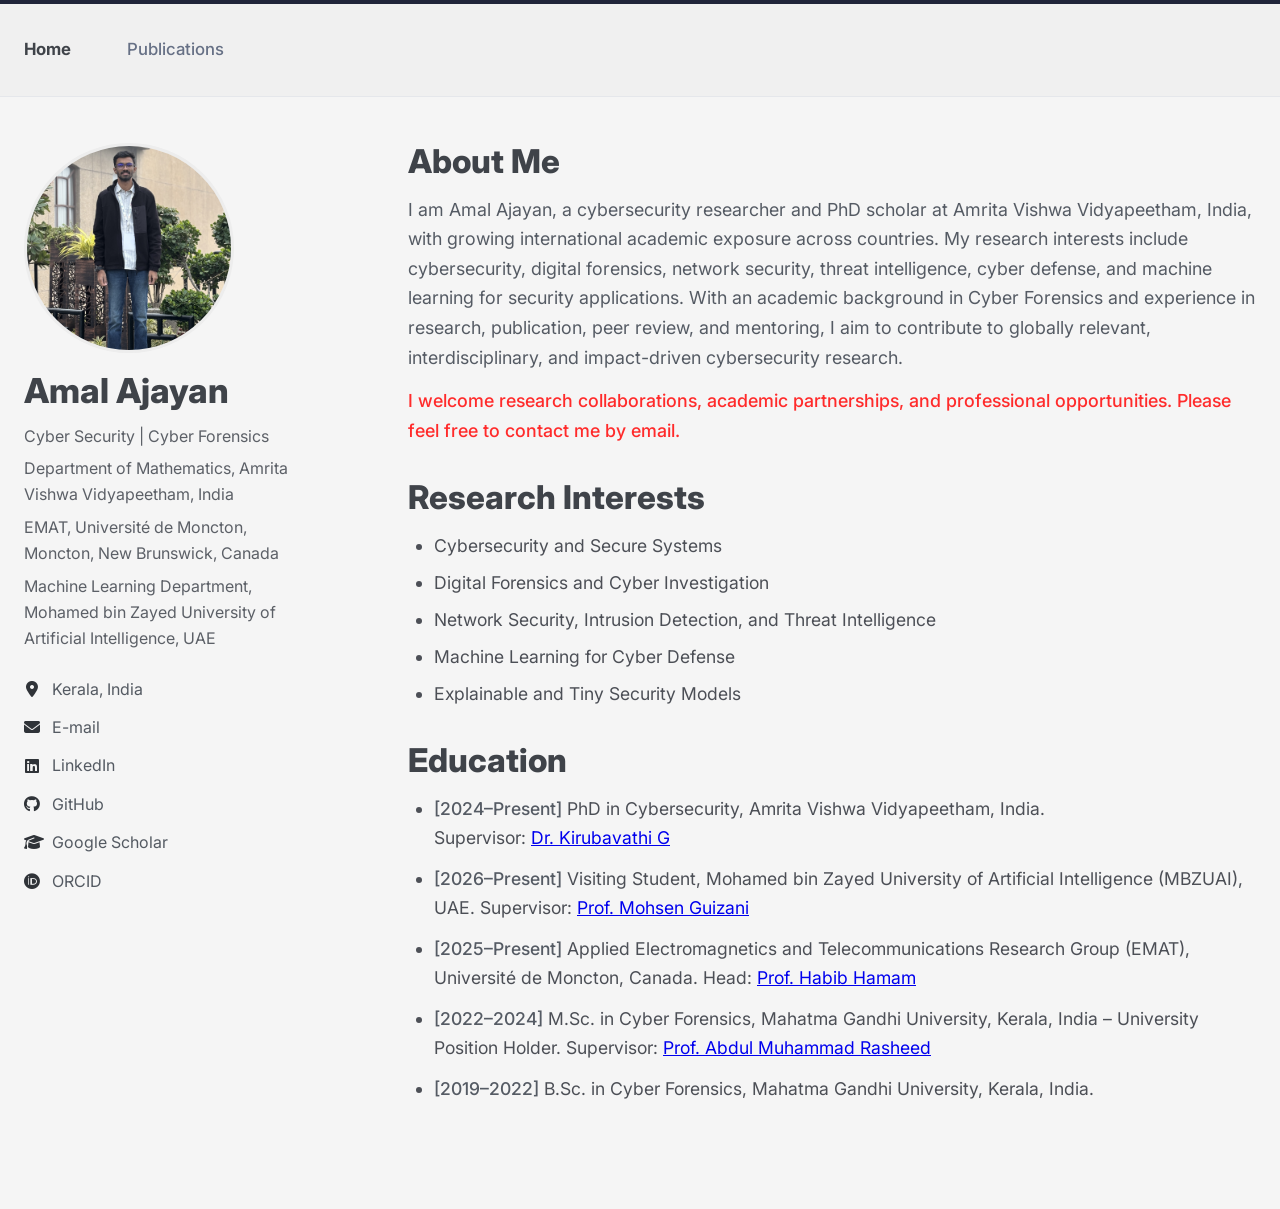
==== docs/index.html @ 4c92d921 "Update index.html" ====
<!DOCTYPE html>
<html lang="en">
<head>
  <meta charset="UTF-8" />
  <meta name="viewport" content="width=device-width, initial-scale=1.0" />
  <title>Amal Ajayan | Portfolio</title>
  <link rel="preconnect" href="https://fonts.googleapis.com">
  <link rel="preconnect" href="https://fonts.gstatic.com" crossorigin>
  <link href="https://fonts.googleapis.com/css2?family=Inter:wght@400;500;600;700;800&display=swap" rel="stylesheet">
  <link rel="stylesheet" href="https://cdnjs.cloudflare.com/ajax/libs/font-awesome/6.5.2/css/all.min.css">
  <link rel="stylesheet" href="style.css" />
</head>
<body>
  <header class="topbar">
    <div class="container nav-wrap">
      <nav class="nav">
        <a class="active" href="index.html">Home</a>
        <a href="pages/publications.html">Publications</a>
        <!-- <a href="pages/tutorials.html">Tutorials</a> -->
      </nav>
    </div>
  </header>

  <main class="container main-grid">
    <aside class="sidebar">
      <div class="profile-image-wrap">
        <img src="images/profile.jpg" alt="Amal Ajayan" class="profile-image">
      </div>

      <h1>Amal Ajayan</h1>
      <p class="role"> Cyber Security | Cyber Forensics</p>
      <p class="dept">Department of Mathematics, Amrita Vishwa Vidyapeetham, India</p>
      <p class="dept">EMAT, Université de Moncton, Moncton, New Brunswick, Canada</p>
      <p class="dept">Machine Learning Department, Mohamed bin Zayed University of Artificial Intelligence, UAE</p>

      <div class="contact-list">
        <a href="#"><i class="fa-solid fa-location-dot"></i><span>Kerala, India</span></a>
        <a href="mailto:amal.ajayan@mbzuai.ac.ae"><i class="fa-solid fa-envelope"></i><span>E-mail</span></a>
        <a href="https://www.linkedin.com/in/amalajayan13" target="_blank" rel="noopener noreferrer"><i class="fa-brands fa-linkedin"></i><span>LinkedIn</span></a>
        <a href="https://github.com/amalajayan13" target="_blank" rel="noopener noreferrer"><i class="fa-brands fa-github"></i><span>GitHub</span></a>
        <a href="https://scholar.google.com/citations?hl=en&user=0WRhr_AAAAAJ&view_op=list_works&sortby=pubdate/" target="_blank" rel="noopener noreferrer"><i class="fa-solid fa-graduation-cap"></i><span>Google Scholar</span></a>
        <a href="https://orcid.org/0009-0008-7809-7996" target="_blank" rel="noopener noreferrer"><i class="fa-brands fa-orcid"></i><span>ORCID</span></a>
        <!-- <a href="cv/Amal_Ajayan_CV.pdf" target="_blank" rel="noopener noreferrer"><i class="fa-solid fa-file-pdf"></i><span>CV</span></a> -->
      </div>
    </aside>

    <section class="content">
      <section class="section-block">
        <h2>About Me</h2>
        <p>
          I am Amal Ajayan, a cybersecurity researcher and PhD scholar at Amrita Vishwa Vidyapeetham, India, 
          with growing international academic exposure across countries. My research interests 
          include cybersecurity, digital forensics, network security, threat intelligence, cyber defense, and machine learning 
          for security applications. With an academic background in Cyber Forensics and experience in research, publication, 
          peer review, and mentoring, I aim to contribute to globally relevant, interdisciplinary, and impact-driven cybersecurity research. 
          
        </p>
        <p>
          
        </p>
        <p class="highlight">
          I welcome research collaborations, academic partnerships, and professional opportunities. 
          Please feel free to contact me by email.
        </p>
      </section>

      <section class="section-block">
        <h2>Research Interests</h2>
        <ul>
          <li>Cybersecurity and Secure Systems</li>
          <li>Digital Forensics and Cyber Investigation</li>
          <li>Network Security, Intrusion Detection, and Threat Intelligence</li>
          <li>Machine Learning for Cyber Defense</li>
          <li>Explainable and Tiny Security Models</li>
        </ul>
      </section>

      <section class="section-block">
        <h2>Education</h2>
        <ul class="news-list">
          <li>
            <span>[2024–Present]</span> PhD in Cybersecurity, Amrita Vishwa Vidyapeetham, India.<br>
            Supervisor: <a href="https://scholar.google.co.in/citations?hl=en&user=UgnHeMEAAAAJ&view_op=list_works&sortby=pubdate" target="_blank" rel="noopener noreferrer">Dr. Kirubavathi G</a>
          </li>

          <li>
            <span>[2026–Present]</span> Visiting Student, Mohamed bin Zayed University of Artificial Intelligence (MBZUAI), UAE.
            Supervisor: <a href="https://scholar.google.co.in/citations?hl=en&user=RigrYkcAAAAJ&view_op=list_works&sortby=pubdate" target="_blank" rel="noopener noreferrer">Prof. Mohsen Guizani</a>
          </li>

          <li>
            <span>[2025–Present]</span> Applied Electromagnetics and Telecommunications Research Group (EMAT), Université de Moncton, Canada.
            Head: <a href="https://scholar.google.com/citations?hl=en&user=y3c3DwUAAAAJ&view_op=list_works&sortby=pubdate" target="_blank" rel="noopener noreferrer">Prof. Habib Hamam</a>
          </li>

          <li>
            <span>[2022–2024]</span> M.Sc. in Cyber Forensics, Mahatma Gandhi University, Kerala, India – University Position Holder.
            Supervisor: <a href="https://scholar.google.com/citations?hl=en&user=nr94x2IAAAAJ&view_op=list_works&sortby=pubdate" target="_blank" rel="noopener noreferrer">Prof. Abdul Muhammad Rasheed</a>
          </li>

          <li>
            <span>[2019–2022]</span> B.Sc. in Cyber Forensics, Mahatma Gandhi University, Kerala, India.
          </li>
        </ul>
      </section>
    </section>
  </main>
</body>
</html>
---- docs/style.css ----
:root {
  --bg: #f5f5f5;
  --surface: #ffffff;
  --text: #4c4f56;
  --heading: #3f4349;
  --muted: #6b7280;
  --border: #e5e7eb;
  --accent: #e11d48;
  --link: #2563eb;
  --shadow: 0 6px 18px rgba(0, 0, 0, 0.06);
}

* {
  box-sizing: border-box;
}

html {
  scroll-behavior: smooth;
}

body {
  margin: 0;
  font-family: "Inter", system-ui, -apple-system, BlinkMacSystemFont, "Segoe UI", sans-serif;
  background: var(--bg);
  color: var(--text);
  line-height: 1.65;
}

img {
  max-width: 100%;
  display: block;
}

.container {
  width: min(1240px, calc(100% - 48px));
  margin: 0 auto;
}

.topbar {
  background: #f0f0f0;
  border-top: 4px solid #20253a;
  border-bottom: 1px solid var(--border);
}

.nav-wrap {
  display: flex;
  align-items: center;
  min-height: 92px;
}

.nav {
  display: flex;
  gap: 56px;
  align-items: center;
}

.nav a {
  text-decoration: none;
  color: #667085;
  font-size: 1.05rem;
  font-weight: 500;
  padding: 8px 0;
}

.nav a.active,
.nav a:hover {
  color: var(--heading);
  font-weight: 700;
}

.main-grid {
  display: grid;
  grid-template-columns: 320px 1fr;
  gap: 64px;
  padding: 46px 0 72px;
}

.sidebar {
  align-self: start;
}

.profile-image-wrap {
  width: 210px;
  height: 210px;
  border-radius: 50%;
  overflow: hidden;
  border: 3px solid #ededed;
  margin-bottom: 18px;
  background: #ddd;
}

.profile-image {
  width: 100%;
  height: 100%;
  object-fit: cover;
}

.sidebar h1 {
  margin: 0 0 12px;
  font-size: 2.15rem;
  line-height: 1.15;
  color: var(--heading);
  font-weight: 800;
}

.role,
.dept {
  margin: 0;
  font-size: 1rem;
  color: #5c6067;
}

.dept {
  margin-top: 6px;
  max-width: 280px;
}

.contact-list {
  margin-top: 24px;
  display: flex;
  flex-direction: column;
  gap: 12px;
}

.contact-list a {
  display: flex;
  align-items: center;
  gap: 12px;
  text-decoration: none;
  color: #545a62;
  font-size: 1rem;
}

.contact-list a:hover {
  color: var(--link);
}

.contact-list i {
  width: 16px;
  text-align: center;
  color: #2f3338;
}

.content {
  min-width: 0;
}

.section-block {
  margin-bottom: 34px;
}

.section-block h2 {
  margin: 0 0 14px;
  font-size: 2.05rem;
  line-height: 1.15;
  color: var(--heading);
  font-weight: 800;
}

.section-block p {
  margin: 0 0 14px;
  font-size: 1.12rem;
  color: #555b64;
  max-width: 980px;
}

.highlight {
  color: #ff2b2b !important;
  font-weight: 500;
}

.section-block ul {
  margin: 8px 0 0 26px;
  padding: 0;
}

.section-block li {
  margin-bottom: 8px;
  font-size: 1.1rem;
}

.news-list li {
  margin-bottom: 12px;
}

.news-list span {
  color: #555b64;
  font-weight: 500;
}

@media (max-width: 900px) {
  .main-grid {
    grid-template-columns: 1fr;
    gap: 32px;
  }

  .sidebar {
    display: flex;
    flex-direction: column;
    align-items: flex-start;
  }

  .profile-image-wrap {
    width: 180px;
    height: 180px;
  }
}

@media (max-width: 600px) {
  .container {
    width: min(100% - 28px, 1240px);
  }

  .nav {
    gap: 24px;
    flex-wrap: wrap;
  }

  .nav-wrap {
    min-height: 74px;
    padding: 12px 0;
  }

  .sidebar h1 {
    font-size: 1.8rem;
  }

  .section-block h2 {
    font-size: 1.75rem;
  }

  .section-block p,
  .section-block li,
  .contact-list a {
    font-size: 1rem;
     text-align: justify;
  }
  /* #about p {
  text-align: justify;
} */
.publication-list {
  padding-left: 22px;
}

.publication-list li {
  margin-bottom: 18px;
  line-height: 1.8;
  text-align: justify;
}

.publication-list strong {
  font-weight: 700;
}

}
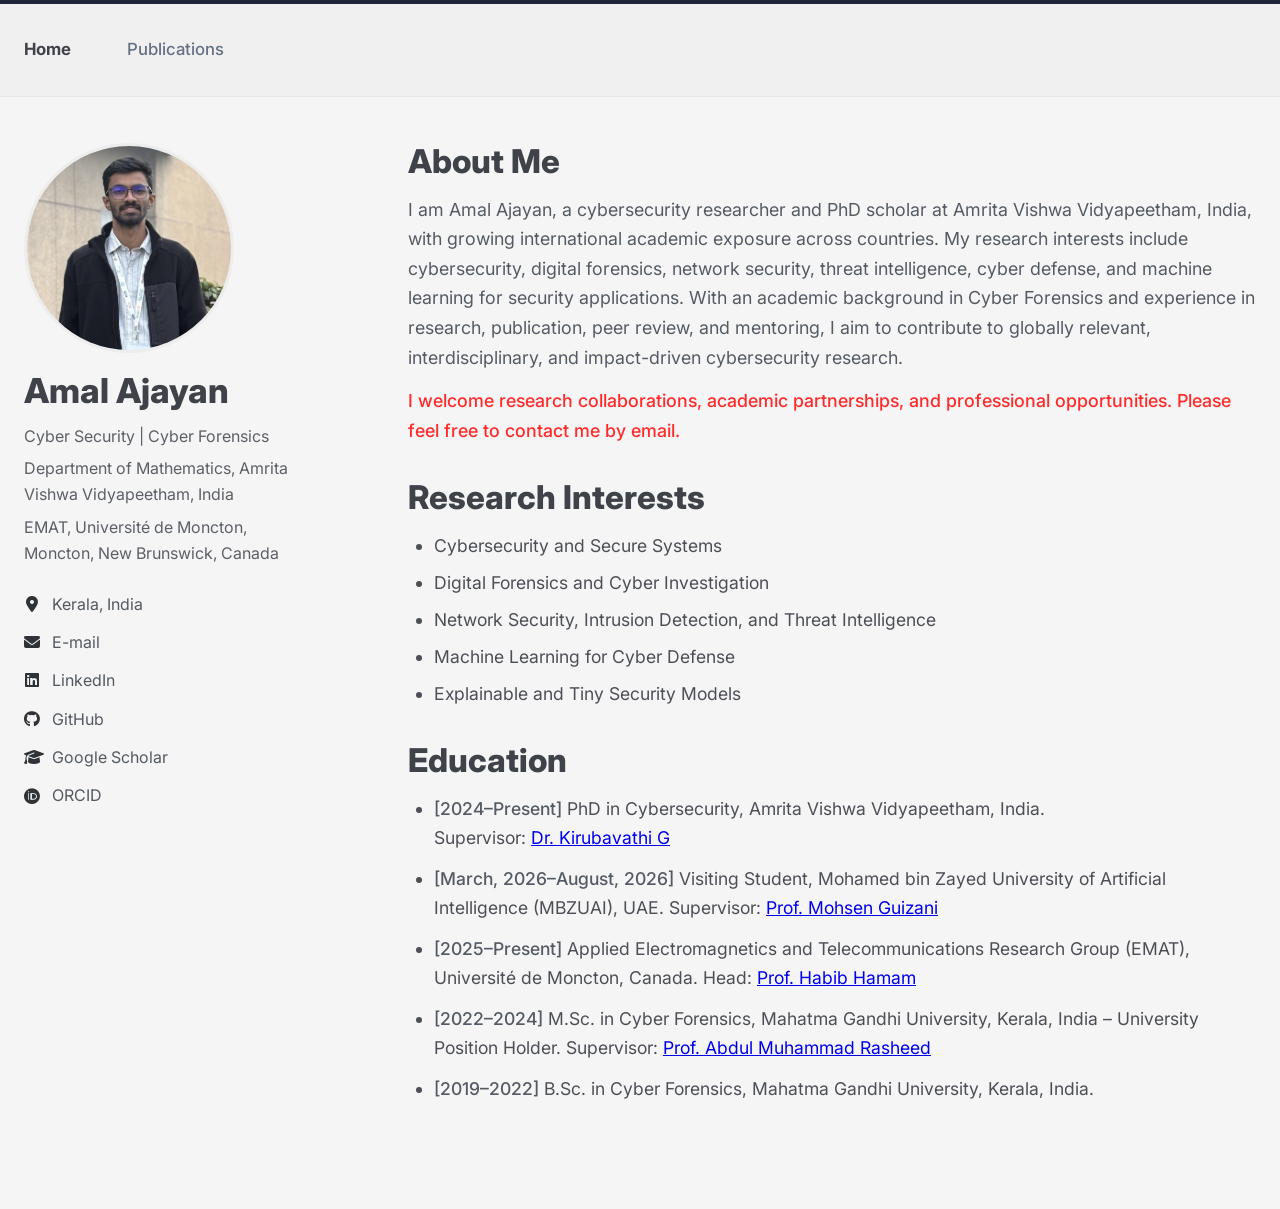
==== commit a922cb19: "Update index.html" ====
--- a/docs/index.html
+++ b/docs/index.html
@@ -31,11 +31,11 @@
       <p class="role"> Cyber Security | Cyber Forensics</p>
       <p class="dept">Department of Mathematics, Amrita Vishwa Vidyapeetham, India</p>
       <p class="dept">EMAT, Université de Moncton, Moncton, New Brunswick, Canada</p>
-      <p class="dept">Machine Learning Department, Mohamed bin Zayed University of Artificial Intelligence, UAE</p>
+      <!-- <p class="dept">Machine Learning Department, Mohamed bin Zayed University of Artificial Intelligence, UAE</p> -->
 
       <div class="contact-list">
         <a href="#"><i class="fa-solid fa-location-dot"></i><span>Kerala, India</span></a>
-        <a href="mailto:amal.ajayan@mbzuai.ac.ae"><i class="fa-solid fa-envelope"></i><span>E-mail</span></a>
+        <a href="mailto:amalajayan100@gmail.com"><i class="fa-solid fa-envelope"></i><span>E-mail</span></a>
         <a href="https://www.linkedin.com/in/amalajayan13" target="_blank" rel="noopener noreferrer"><i class="fa-brands fa-linkedin"></i><span>LinkedIn</span></a>
         <a href="https://github.com/amalajayan13" target="_blank" rel="noopener noreferrer"><i class="fa-brands fa-github"></i><span>GitHub</span></a>
         <a href="https://scholar.google.com/citations?hl=en&user=0WRhr_AAAAAJ&view_op=list_works&sortby=pubdate/" target="_blank" rel="noopener noreferrer"><i class="fa-solid fa-graduation-cap"></i><span>Google Scholar</span></a>
@@ -84,7 +84,7 @@
           </li>
 
           <li>
-            <span>[2026–Present]</span> Visiting Student, Mohamed bin Zayed University of Artificial Intelligence (MBZUAI), UAE.
+            <span>[March, 2026–August, 2026]</span> Visiting Student, Mohamed bin Zayed University of Artificial Intelligence (MBZUAI), UAE.
             Supervisor: <a href="https://scholar.google.co.in/citations?hl=en&user=RigrYkcAAAAJ&view_op=list_works&sortby=pubdate" target="_blank" rel="noopener noreferrer">Prof. Mohsen Guizani</a>
           </li>
 
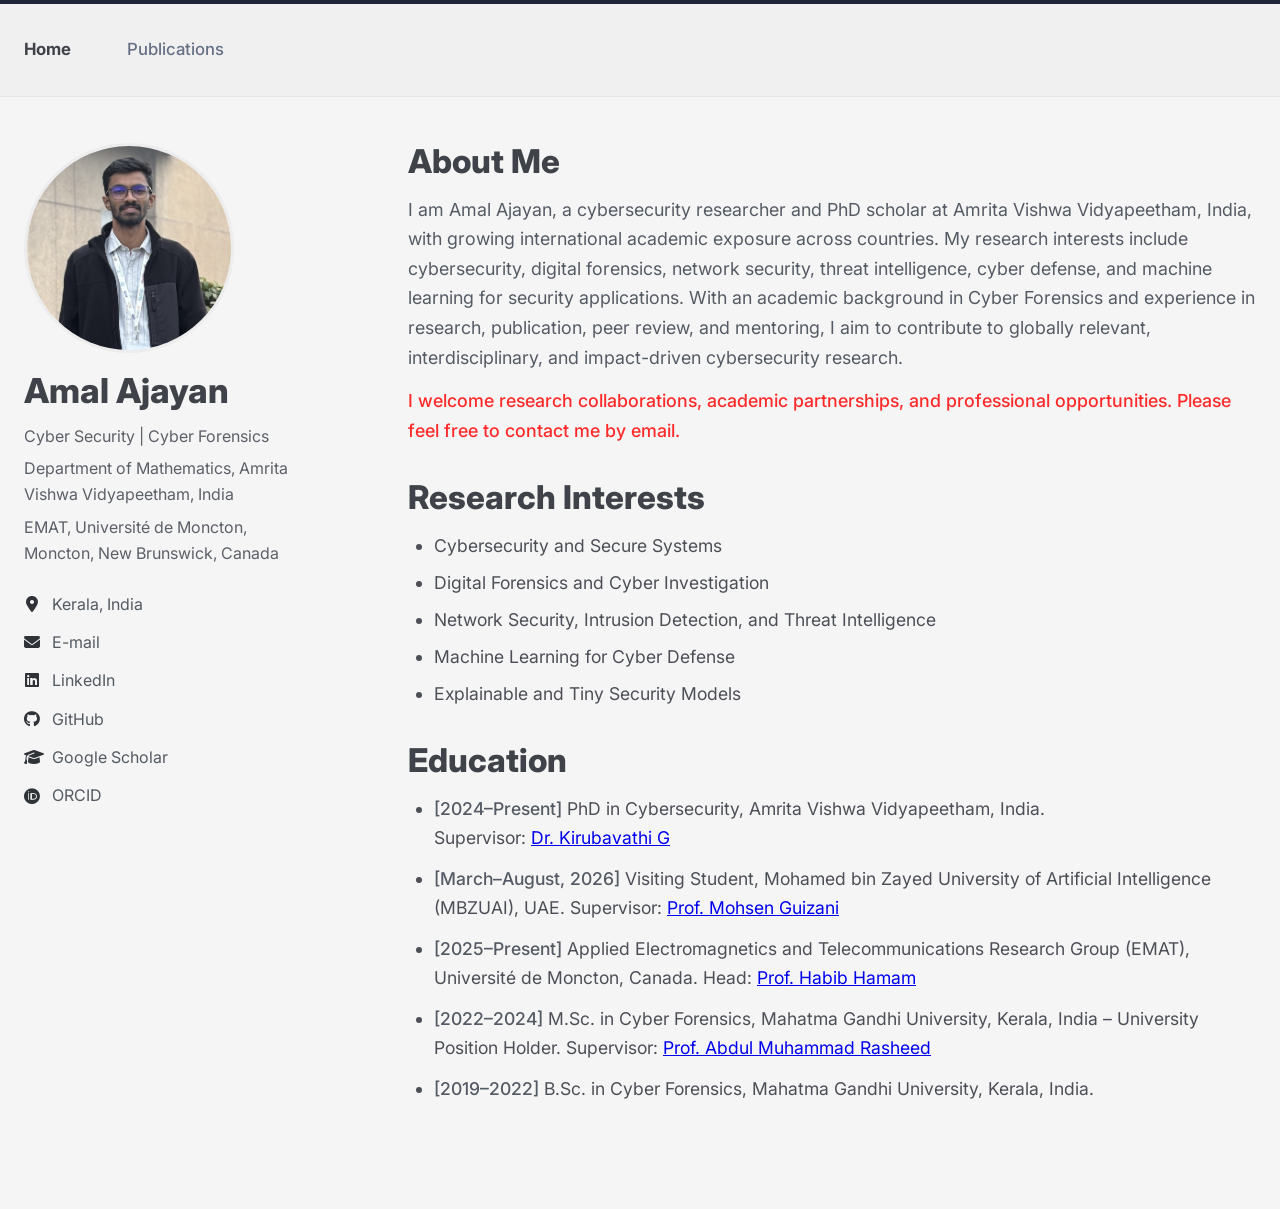
==== commit 286b4fc7: "Update index.html" ====
--- a/docs/index.html
+++ b/docs/index.html
@@ -84,7 +84,7 @@
           </li>
 
           <li>
-            <span>[March, 2026–August, 2026]</span> Visiting Student, Mohamed bin Zayed University of Artificial Intelligence (MBZUAI), UAE.
+            <span>[March–August, 2026]</span> Visiting Student, Mohamed bin Zayed University of Artificial Intelligence (MBZUAI), UAE.
             Supervisor: <a href="https://scholar.google.co.in/citations?hl=en&user=RigrYkcAAAAJ&view_op=list_works&sortby=pubdate" target="_blank" rel="noopener noreferrer">Prof. Mohsen Guizani</a>
           </li>
 
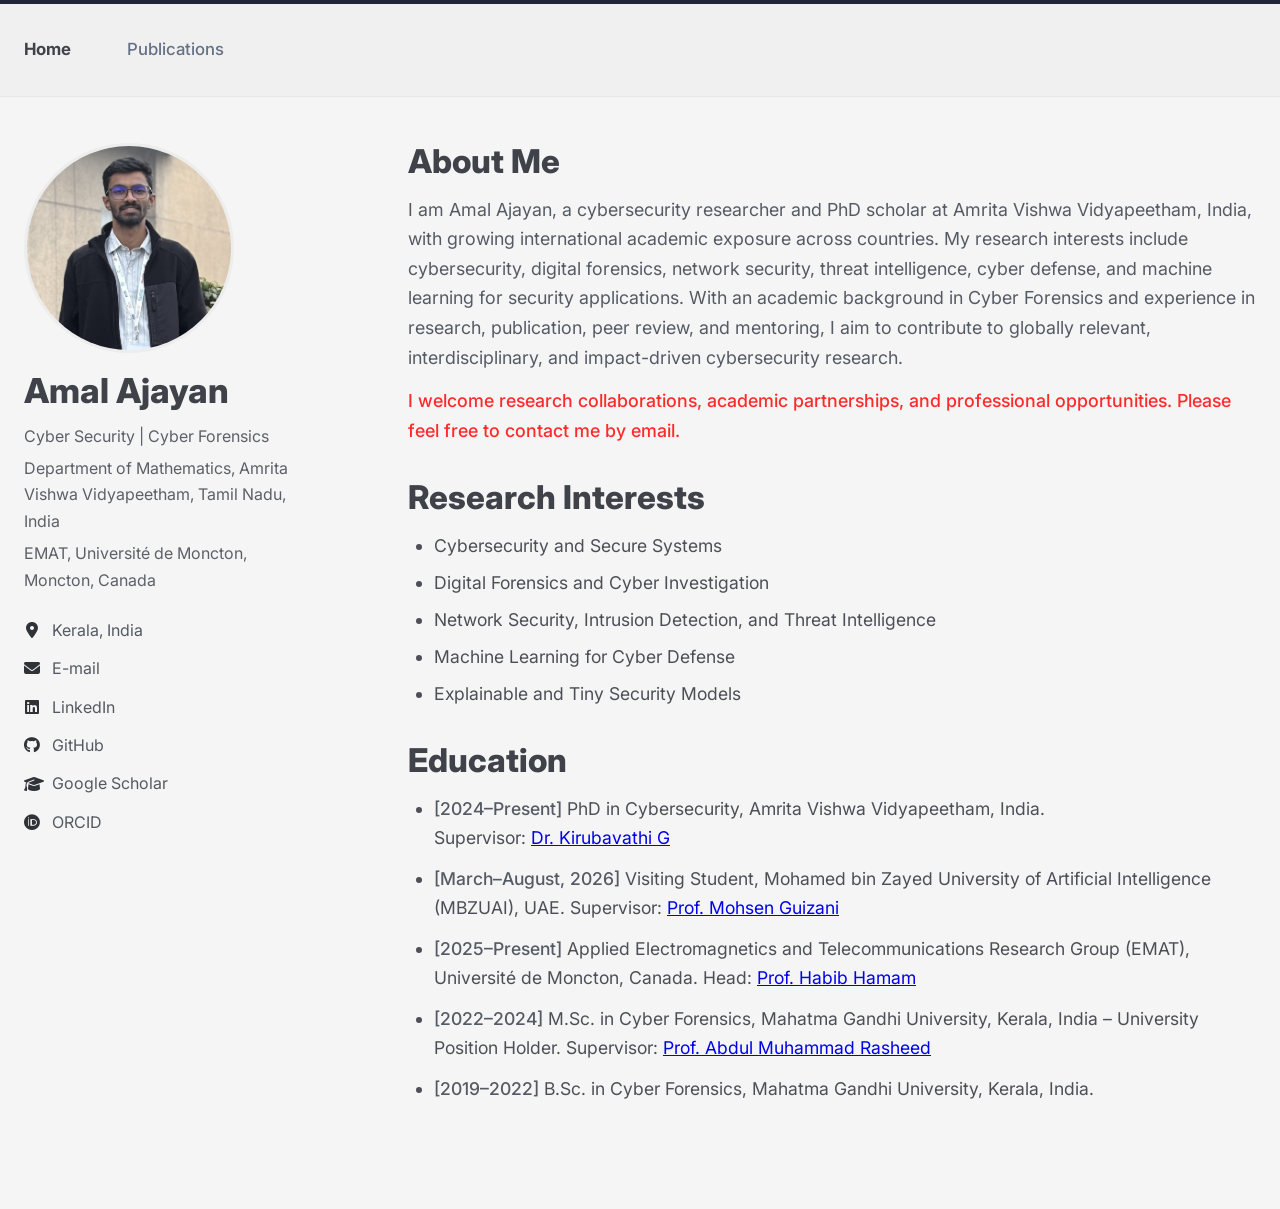
==== commit b13dfbbf: "Update index.html" ====
--- a/docs/index.html
+++ b/docs/index.html
@@ -29,8 +29,8 @@
 
       <h1>Amal Ajayan</h1>
       <p class="role"> Cyber Security | Cyber Forensics</p>
-      <p class="dept">Department of Mathematics, Amrita Vishwa Vidyapeetham, India</p>
-      <p class="dept">EMAT, Université de Moncton, Moncton, New Brunswick, Canada</p>
+      <p class="dept">Department of Mathematics, Amrita Vishwa Vidyapeetham, Tamil Nadu, India</p>
+      <p class="dept">EMAT, Université de Moncton, Moncton, Canada</p>
       <!-- <p class="dept">Machine Learning Department, Mohamed bin Zayed University of Artificial Intelligence, UAE</p> -->
 
       <div class="contact-list">
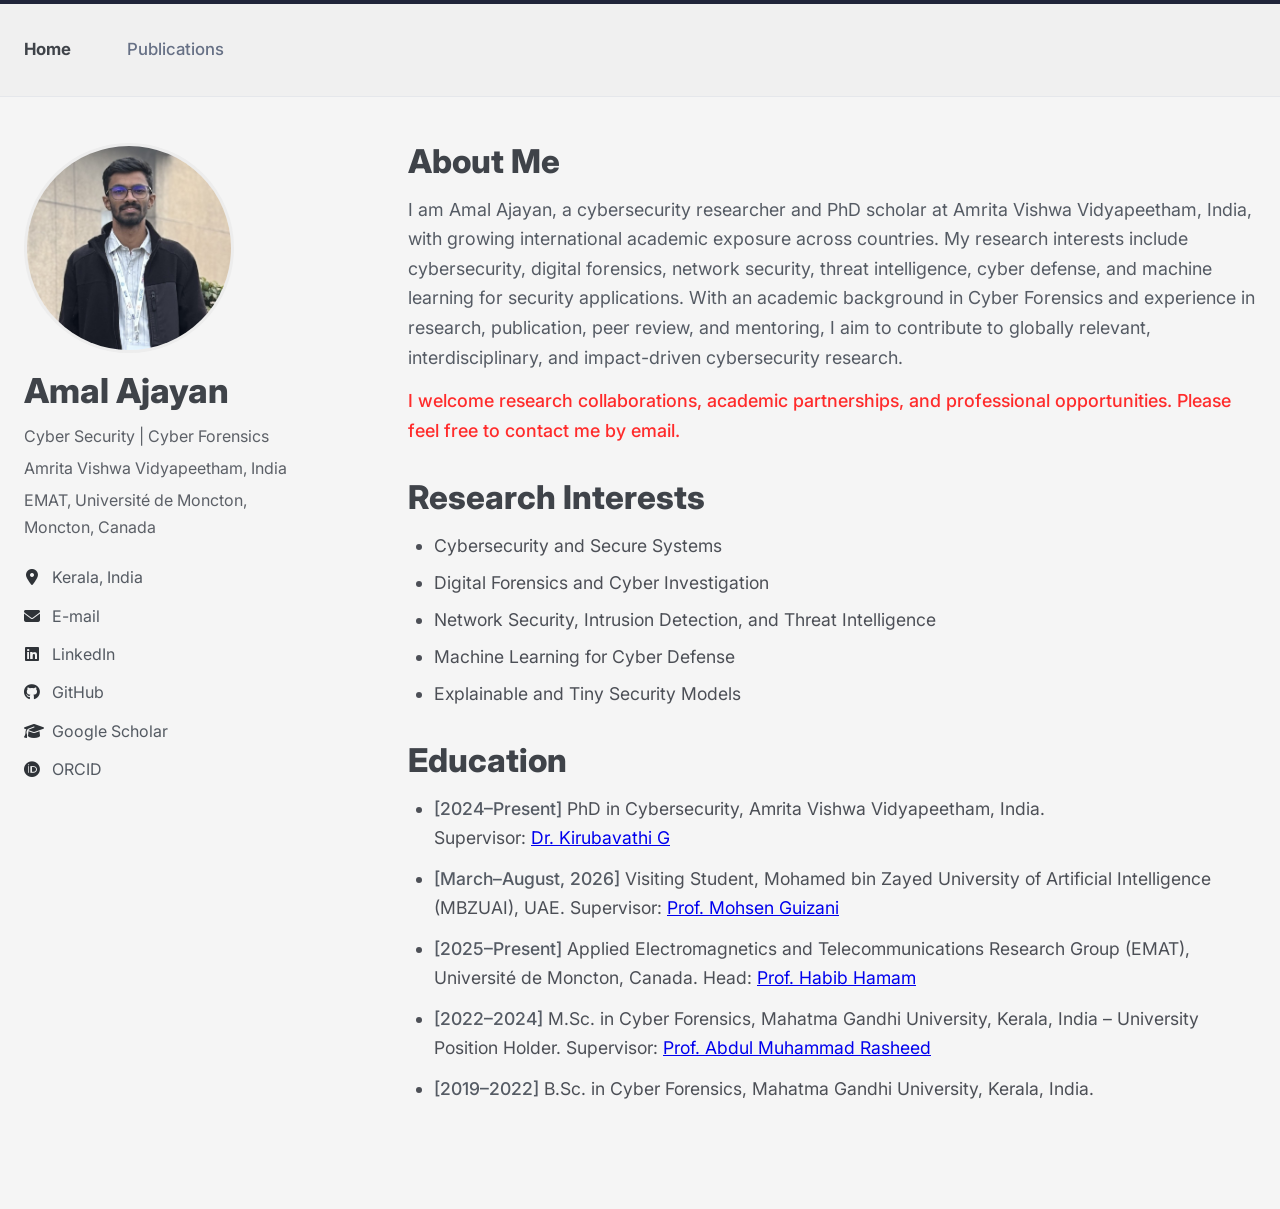
==== commit 2a365cf7: "Update index.html" ====
--- a/docs/index.html
+++ b/docs/index.html
@@ -29,7 +29,7 @@
 
       <h1>Amal Ajayan</h1>
       <p class="role"> Cyber Security | Cyber Forensics</p>
-      <p class="dept">Department of Mathematics, Amrita Vishwa Vidyapeetham, Tamil Nadu, India</p>
+      <p class="dept">Amrita Vishwa Vidyapeetham, India</p>
       <p class="dept">EMAT, Université de Moncton, Moncton, Canada</p>
       <!-- <p class="dept">Machine Learning Department, Mohamed bin Zayed University of Artificial Intelligence, UAE</p> -->
 
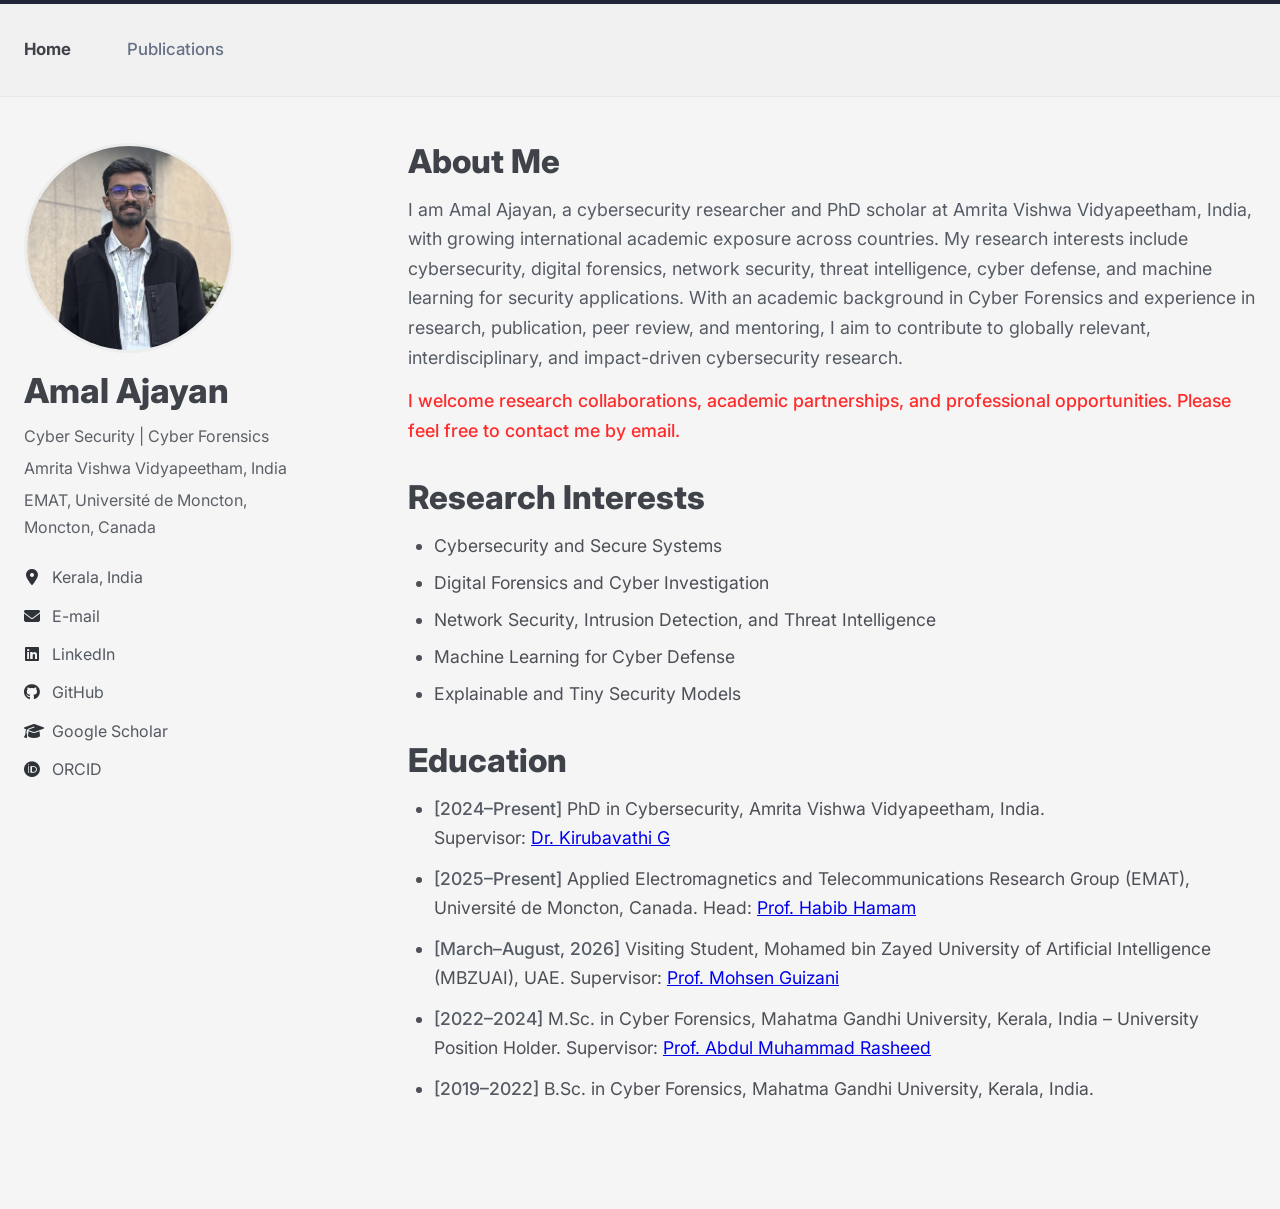
==== commit 5f56827d: "Update index.html" ====
--- a/docs/index.html
+++ b/docs/index.html
@@ -84,15 +84,15 @@
           </li>
 
           <li>
-            <span>[March–August, 2026]</span> Visiting Student, Mohamed bin Zayed University of Artificial Intelligence (MBZUAI), UAE.
-            Supervisor: <a href="https://scholar.google.co.in/citations?hl=en&user=RigrYkcAAAAJ&view_op=list_works&sortby=pubdate" target="_blank" rel="noopener noreferrer">Prof. Mohsen Guizani</a>
-          </li>
-
-          <li>
             <span>[2025–Present]</span> Applied Electromagnetics and Telecommunications Research Group (EMAT), Université de Moncton, Canada.
             Head: <a href="https://scholar.google.com/citations?hl=en&user=y3c3DwUAAAAJ&view_op=list_works&sortby=pubdate" target="_blank" rel="noopener noreferrer">Prof. Habib Hamam</a>
           </li>
 
+          <li>
+            <span>[March–August, 2026]</span> Visiting Student, Mohamed bin Zayed University of Artificial Intelligence (MBZUAI), UAE.
+            Supervisor: <a href="https://scholar.google.co.in/citations?hl=en&user=RigrYkcAAAAJ&view_op=list_works&sortby=pubdate" target="_blank" rel="noopener noreferrer">Prof. Mohsen Guizani</a>
+          </li>
+          
           <li>
             <span>[2022–2024]</span> M.Sc. in Cyber Forensics, Mahatma Gandhi University, Kerala, India – University Position Holder.
             Supervisor: <a href="https://scholar.google.com/citations?hl=en&user=nr94x2IAAAAJ&view_op=list_works&sortby=pubdate" target="_blank" rel="noopener noreferrer">Prof. Abdul Muhammad Rasheed</a>
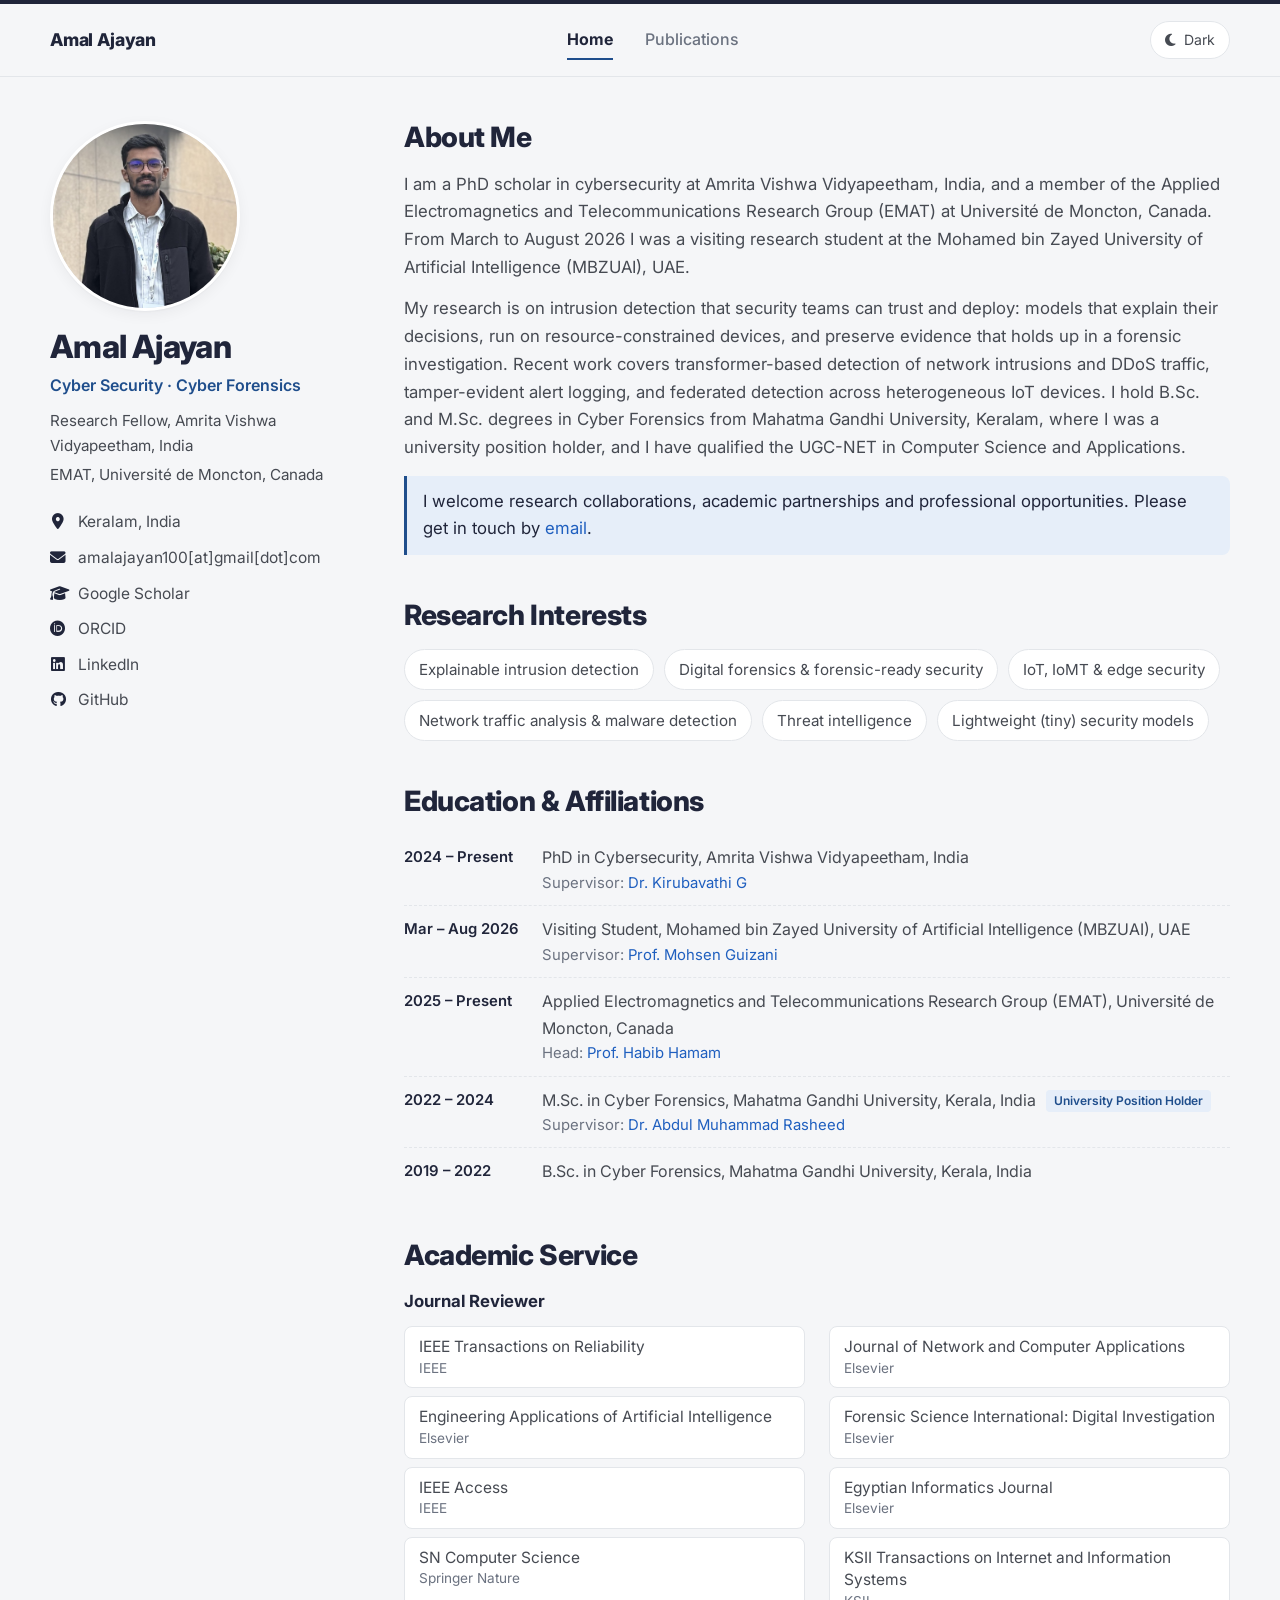
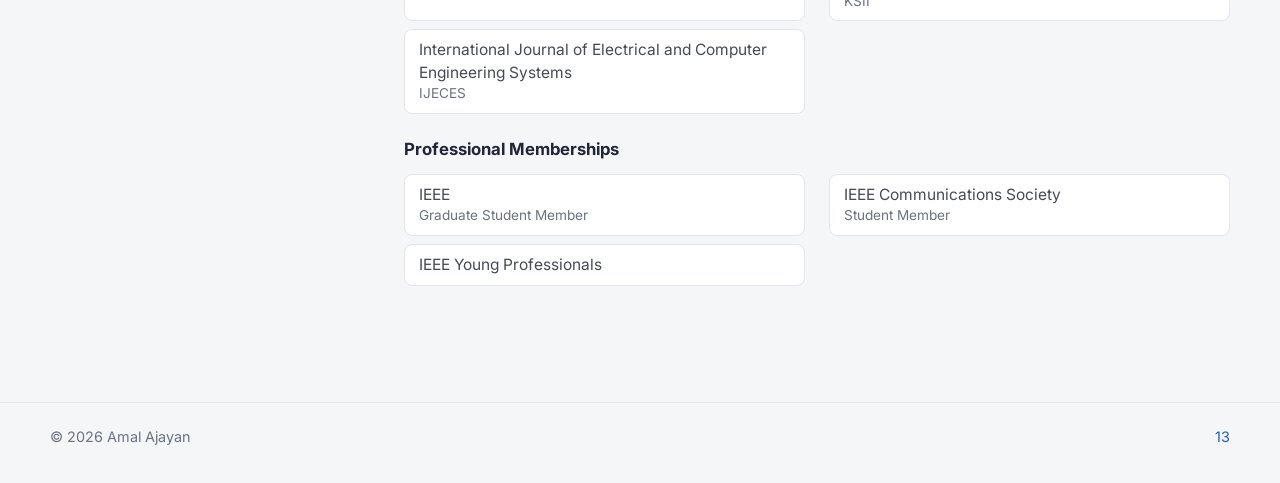
==== commit 3aabab3e: "v2" ====
--- a/docs/index.html
+++ b/docs/index.html
@@ -3,7 +3,18 @@
 <head>
   <meta charset="UTF-8" />
   <meta name="viewport" content="width=device-width, initial-scale=1.0" />
-  <title>Amal Ajayan | Portfolio</title>
+  <title>Amal Ajayan | Cybersecurity Researcher</title>
+  <meta name="description" content="Amal Ajayan, PhD scholar in cybersecurity at Amrita Vishwa Vidyapeetham. Research on explainable and lightweight intrusion detection, forensic-ready security and IoT security." />
+  <meta name="author" content="Amal Ajayan" />
+  <meta name="keywords" content="Amal Ajayan, cybersecurity, intrusion detection, explainable AI, digital forensics, IoT security, Amrita Vishwa Vidyapeetham" />
+  <meta property="og:title" content="Amal Ajayan | Cybersecurity Researcher" />
+  <meta property="og:description" content="Amal Ajayan, PhD scholar in cybersecurity at Amrita Vishwa Vidyapeetham. Research on explainable and lightweight intrusion detection, forensic-ready security and IoT security." />
+  <meta property="og:type" content="website" />
+  <script>
+    // Apply the saved theme before the page paints, so it doesn't flash.
+    try { var t = localStorage.getItem('theme');
+      if (t === 'dark' || (!t && window.matchMedia('(prefers-color-scheme: dark)').matches)) document.documentElement.classList.add('dark'); } catch (e) {}
+  </script>
   <link rel="preconnect" href="https://fonts.googleapis.com">
   <link rel="preconnect" href="https://fonts.gstatic.com" crossorigin>
   <link href="https://fonts.googleapis.com/css2?family=Inter:wght@400;500;600;700;800&display=swap" rel="stylesheet">
@@ -13,14 +24,17 @@
 <body>
   <header class="topbar">
     <div class="container nav-wrap">
-      <nav class="nav">
+      <a class="brand" href="index.html">Amal Ajayan</a>
+      <nav class="nav" aria-label="Main">
         <a class="active" href="index.html">Home</a>
         <a href="pages/publications.html">Publications</a>
-        <!-- <a href="pages/tutorials.html">Tutorials</a> -->
       </nav>
+      <div class="nav-actions">
+        <button class="icon-btn" id="themeToggle" type="button" aria-label="Toggle dark mode"><i class="fa-solid fa-moon"></i><span class="theme-label">Dark</span></button>
+        <button class="icon-btn menu-toggle" id="menuToggle" type="button" aria-label="Open menu" aria-expanded="false"><i class="fa-solid fa-bars"></i></button>
+      </div>
     </div>
   </header>
-
   <main class="container main-grid">
     <aside class="sidebar">
       <div class="profile-image-wrap">
@@ -28,82 +42,130 @@
       </div>
 
       <h1>Amal Ajayan</h1>
-      <p class="role"> Cyber Security | Cyber Forensics</p>
-      <p class="dept">Amrita Vishwa Vidyapeetham, India</p>
-      <p class="dept">EMAT, Université de Moncton, Moncton, Canada</p>
-      <!-- <p class="dept">Machine Learning Department, Mohamed bin Zayed University of Artificial Intelligence, UAE</p> -->
+      <p class="role">Cyber Security &middot; Cyber Forensics</p>
+      <p class="dept">Research Fellow, Amrita Vishwa Vidyapeetham, India</p>
+      <p class="dept">EMAT, Université de Moncton, Canada</p>
 
       <div class="contact-list">
-        <a href="#"><i class="fa-solid fa-location-dot"></i><span>Kerala, India</span></a>
-        <a href="mailto:amalajayan100@gmail.com"><i class="fa-solid fa-envelope"></i><span>E-mail</span></a>
+        <a href="#" aria-disabled="true"><i class="fa-solid fa-location-dot"></i><span>Keralam, India</span></a>
+        <a href="mailto:amalajayan100@gmail.com"><i class="fa-solid fa-envelope"></i><span>amalajayan100[at]gmail[dot]com</span></a>
+        <a href="https://scholar.google.com/citations?hl=en&user=0WRhr_AAAAAJ&view_op=list_works&sortby=pubdate" target="_blank" rel="noopener noreferrer"><i class="fa-solid fa-graduation-cap"></i><span>Google Scholar</span></a>
+        <a href="https://orcid.org/0009-0008-7809-7996" target="_blank" rel="noopener noreferrer"><i class="fa-brands fa-orcid"></i><span>ORCID</span></a>
         <a href="https://www.linkedin.com/in/amalajayan13" target="_blank" rel="noopener noreferrer"><i class="fa-brands fa-linkedin"></i><span>LinkedIn</span></a>
         <a href="https://github.com/amalajayan13" target="_blank" rel="noopener noreferrer"><i class="fa-brands fa-github"></i><span>GitHub</span></a>
-        <a href="https://scholar.google.com/citations?hl=en&user=0WRhr_AAAAAJ&view_op=list_works&sortby=pubdate/" target="_blank" rel="noopener noreferrer"><i class="fa-solid fa-graduation-cap"></i><span>Google Scholar</span></a>
-        <a href="https://orcid.org/0009-0008-7809-7996" target="_blank" rel="noopener noreferrer"><i class="fa-brands fa-orcid"></i><span>ORCID</span></a>
-        <!-- <a href="cv/Amal_Ajayan_CV.pdf" target="_blank" rel="noopener noreferrer"><i class="fa-solid fa-file-pdf"></i><span>CV</span></a> -->
       </div>
+
+      <!-- To show a CV button: put your PDF at docs/cv/Amal_Ajayan_CV.pdf and remove the comment marks below. -->
+      <!-- <a class="cv-btn" href="cv/Amal_Ajayan_CV.pdf" target="_blank" rel="noopener noreferrer"><i class="fa-solid fa-file-arrow-down"></i>Download CV</a> -->
     </aside>
 
-    <section class="content">
-      <section class="section-block">
+    <div class="content">
+      <section class="section-block" id="about">
         <h2>About Me</h2>
         <p>
-          I am Amal Ajayan, a cybersecurity researcher and PhD scholar at Amrita Vishwa Vidyapeetham, India, 
-          with growing international academic exposure across countries. My research interests 
-          include cybersecurity, digital forensics, network security, threat intelligence, cyber defense, and machine learning 
-          for security applications. With an academic background in Cyber Forensics and experience in research, publication, 
-          peer review, and mentoring, I aim to contribute to globally relevant, interdisciplinary, and impact-driven cybersecurity research. 
-          
+          I am a PhD scholar in cybersecurity at Amrita Vishwa Vidyapeetham, India, and a member of the
+          Applied Electromagnetics and Telecommunications Research Group (EMAT) at Université de Moncton, Canada.
+          From March to August 2026 I was a visiting research student at the Mohamed bin Zayed University of Artificial
+          Intelligence (MBZUAI), UAE.
         </p>
         <p>
-          
+          My research is on intrusion detection that security teams can trust and deploy: models that explain
+          their decisions, run on resource-constrained devices, and preserve evidence that holds up in a forensic
+          investigation. Recent work covers transformer-based detection of network intrusions and DDoS traffic,
+          tamper-evident alert logging, and federated detection across heterogeneous IoT devices. I hold B.Sc. and
+          M.Sc. degrees in Cyber Forensics from Mahatma Gandhi University, Keralam, where I was a university position holder,
+          and I have qualified the UGC-NET in Computer Science and Applications.
         </p>
-        <p class="highlight">
-          I welcome research collaborations, academic partnerships, and professional opportunities. 
-          Please feel free to contact me by email.
+        <p class="callout">
+          I welcome research collaborations, academic partnerships and professional opportunities.
+          Please get in touch by <a href="mailto:amalajayan100@gmail.com">email</a>.
         </p>
       </section>
 
-      <section class="section-block">
+      <section class="section-block" id="interests">
         <h2>Research Interests</h2>
-        <ul>
-          <li>Cybersecurity and Secure Systems</li>
-          <li>Digital Forensics and Cyber Investigation</li>
-          <li>Network Security, Intrusion Detection, and Threat Intelligence</li>
-          <li>Machine Learning for Cyber Defense</li>
-          <li>Explainable and Tiny Security Models</li>
+        <div class="chip-row">
+          <span class="interest">Explainable intrusion detection</span>
+          <span class="interest">Digital forensics &amp; forensic-ready security</span>
+          <span class="interest">IoT, IoMT &amp; edge security</span>
+          <span class="interest">Network traffic analysis &amp; malware detection</span>
+          <span class="interest">Threat intelligence</span>
+          <span class="interest">Lightweight (tiny) security models</span>
+        </div>
+      </section>
+
+      <section class="section-block" id="education">
+        <h2>Education &amp; Affiliations</h2>
+        <ul class="timeline">
+          <li><span class="date">2024 – Present</span>
+            <span>PhD in Cybersecurity, Amrita Vishwa Vidyapeetham, India
+              <span class="sub">Supervisor: <a href="https://scholar.google.co.in/citations?hl=en&user=UgnHeMEAAAAJ&view_op=list_works&sortby=pubdate" target="_blank" rel="noopener noreferrer">Dr. Kirubavathi G</a></span></span></li>
+          <li><span class="date">Mar – Aug 2026</span>
+            <span>Visiting Student, Mohamed bin Zayed University of Artificial Intelligence (MBZUAI), UAE
+              <span class="sub">Supervisor: <a href="https://scholar.google.co.in/citations?hl=en&user=RigrYkcAAAAJ&view_op=list_works&sortby=pubdate" target="_blank" rel="noopener noreferrer">Prof. Mohsen Guizani</a></span></span></li>
+          <li><span class="date">2025 – Present</span>
+            <span>Applied Electromagnetics and Telecommunications Research Group (EMAT), Université de Moncton, Canada
+              <span class="sub">Head: <a href="https://scholar.google.com/citations?hl=en&user=y3c3DwUAAAAJ&view_op=list_works&sortby=pubdate" target="_blank" rel="noopener noreferrer">Prof. Habib Hamam</a></span></span></li>
+          <li><span class="date">2022 – 2024</span>
+            <span>M.Sc. in Cyber Forensics, Mahatma Gandhi University, Kerala, India <span class="badge">University Position Holder</span>
+              <span class="sub">Supervisor: <a href="https://scholar.google.com/citations?hl=en&user=nr94x2IAAAAJ&view_op=list_works&sortby=pubdate" target="_blank" rel="noopener noreferrer">Dr. Abdul Muhammad Rasheed</a></span></span></li>
+          <li><span class="date">2019 – 2022</span>
+            <span>B.Sc. in Cyber Forensics, Mahatma Gandhi University, Kerala, India</span></li>
         </ul>
       </section>
 
-      <section class="section-block">
-        <h2>Education</h2>
-        <ul class="news-list">
-          <li>
-            <span>[2024–Present]</span> PhD in Cybersecurity, Amrita Vishwa Vidyapeetham, India.<br>
-            Supervisor: <a href="https://scholar.google.co.in/citations?hl=en&user=UgnHeMEAAAAJ&view_op=list_works&sortby=pubdate" target="_blank" rel="noopener noreferrer">Dr. Kirubavathi G</a>
-          </li>
+      <section class="section-block" id="service">
+        <h2>Academic Service</h2>
 
-          <li>
-            <span>[2025–Present]</span> Applied Electromagnetics and Telecommunications Research Group (EMAT), Université de Moncton, Canada.
-            Head: <a href="https://scholar.google.com/citations?hl=en&user=y3c3DwUAAAAJ&view_op=list_works&sortby=pubdate" target="_blank" rel="noopener noreferrer">Prof. Habib Hamam</a>
-          </li>
+        <h3 class="service-head">Journal Reviewer</h3>
+        <ul class="service-list">
+          <li>IEEE Transactions on Reliability <span class="venue">IEEE</span></li>
+          <li>Journal of Network and Computer Applications <span class="venue">Elsevier</span></li>
+          <li>Engineering Applications of Artificial Intelligence <span class="venue">Elsevier</span></li>
+          <li>Forensic Science International: Digital Investigation <span class="venue">Elsevier</span></li>
+          <li>IEEE Access <span class="venue">IEEE</span></li>
+          <li>Egyptian Informatics Journal <span class="venue">Elsevier</span></li>
+          <li>SN Computer Science <span class="venue">Springer Nature</span></li>
+          <li>KSII Transactions on Internet and Information Systems <span class="venue">KSII</span></li>
+          <li>International Journal of Electrical and Computer Engineering Systems <span class="venue">IJECES</span></li>
+        </ul>
+        <!-- <p class="note">Verified review records are listed on my <a href="https://orcid.org/0009-0008-7809-7996" target="_blank" rel="noopener noreferrer">ORCID profile</a>.</p> -->
 
-          <li>
-            <span>[March–August, 2026]</span> Visiting Student, Mohamed bin Zayed University of Artificial Intelligence (MBZUAI), UAE.
-            Supervisor: <a href="https://scholar.google.co.in/citations?hl=en&user=RigrYkcAAAAJ&view_op=list_works&sortby=pubdate" target="_blank" rel="noopener noreferrer">Prof. Mohsen Guizani</a>
-          </li>
-          
-          <li>
-            <span>[2022–2024]</span> M.Sc. in Cyber Forensics, Mahatma Gandhi University, Kerala, India – University Position Holder.
-            Supervisor: <a href="https://scholar.google.com/citations?hl=en&user=nr94x2IAAAAJ&view_op=list_works&sortby=pubdate" target="_blank" rel="noopener noreferrer">Prof. Abdul Muhammad Rasheed</a>
-          </li>
+        <!-- Technical Program Committee: add one <li> per conference, then remove the comment marks around this block. -->
+        <!-- <h3 class="service-head">Technical Program Committee Member</h3>
+        <ul class="service-list">
+          <li>Full Conference Name (ACRONYM 2026) <span class="venue">Publisher / sponsor</span></li>
+        </ul> -->
+        
 
-          <li>
-            <span>[2019–2022]</span> B.Sc. in Cyber Forensics, Mahatma Gandhi University, Kerala, India.
-          </li>
+        <h3 class="service-head">Professional Memberships</h3>
+        <ul class="service-list">
+          <li>IEEE <span class="venue">Graduate Student Member</span></li>
+          <li>IEEE Communications Society <span class="venue">Student Member</span></li>
+          <li>IEEE Young Professionals</li>
         </ul>
       </section>
-    </section>
+
+      <!--
+      Optional section. Fill in and remove the comment marks to show it.
+
+      <section class="section-block" id="mentoring">
+        <h2>Mentoring</h2>
+        <ul class="timeline">
+          <li><span class="date">2026</span><span>Student name – topic, venue</span></li>
+        </ul>
+      </section>
+      -->
+    </div>
   </main>
+
+  <footer class="site-footer">
+    <div class="container">
+      <span>&copy; <span id="year">2026</span> Amal Ajayan</span>
+      <!-- <span><a href="mailto:amalajayan100@gmail.com">amalajayan100@gmail.com</a></span> -->
+       <span><a>13</a></span>
+    </div>
+  </footer>
+  <script src="site.js"></script>
 </body>
 </html>
--- a/docs/style.css
+++ b/docs/style.css
@@ -1,22 +1,26 @@
+/* =========================================================
+   Amal Ajayan — academic portfolio
+   Shared styles for every page. Colours are variables so the
+   dark theme only has to swap the values at the bottom.
+   ========================================================= */
+
 :root {
-  --bg: #f5f5f5;
+  --bg: #f5f6f8;
   --surface: #ffffff;
-  --text: #4c4f56;
-  --heading: #3f4349;
+  --text: #464a52;
+  --heading: #20253a;
   --muted: #6b7280;
-  --border: #e5e7eb;
-  --accent: #e11d48;
-  --link: #2563eb;
-  --shadow: 0 6px 18px rgba(0, 0, 0, 0.06);
-}
-
-* {
-  box-sizing: border-box;
-}
-
-html {
-  scroll-behavior: smooth;
-}
+  --border: #e3e6ea;
+  --accent: #1f4e8c;
+  --accent-soft: #e6eef9;
+  --link: #1f5fbf;
+  --shadow: 0 1px 2px rgba(16, 24, 40, 0.04), 0 4px 14px rgba(16, 24, 40, 0.05);
+  --radius: 10px;
+}
+
+* { box-sizing: border-box; }
+
+html { scroll-behavior: smooth; }
 
 body {
   margin: 0;
@@ -24,232 +28,458 @@
   background: var(--bg);
   color: var(--text);
   line-height: 1.65;
-}
-
-img {
-  max-width: 100%;
-  display: block;
-}
+  transition: background 0.2s ease, color 0.2s ease;
+}
+
+img { max-width: 100%; display: block; }
+
+a { color: var(--link); text-decoration: none; }
+a:hover { text-decoration: underline; }
 
 .container {
-  width: min(1240px, calc(100% - 48px));
+  width: min(1180px, calc(100% - 48px));
   margin: 0 auto;
 }
 
+[hidden] { display: none !important; }
+
+/* ---------- Header ---------- */
+
 .topbar {
-  background: #f0f0f0;
-  border-top: 4px solid #20253a;
+  position: sticky;
+  top: 0;
+  z-index: 20;
+  background: color-mix(in srgb, var(--bg) 88%, transparent);
+  backdrop-filter: saturate(160%) blur(8px);
+  border-top: 4px solid var(--heading);
   border-bottom: 1px solid var(--border);
 }
 
 .nav-wrap {
   display: flex;
   align-items: center;
-  min-height: 92px;
-}
+  justify-content: space-between;
+  gap: 24px;
+  min-height: 72px;
+}
+
+.brand {
+  font-weight: 800;
+  font-size: 1.1rem;
+  color: var(--heading);
+  letter-spacing: -0.01em;
+}
+.brand:hover { text-decoration: none; }
 
 .nav {
   display: flex;
-  gap: 56px;
+  gap: 32px;
   align-items: center;
 }
 
 .nav a {
-  text-decoration: none;
-  color: #667085;
-  font-size: 1.05rem;
+  color: var(--muted);
+  font-size: 1rem;
   font-weight: 500;
-  padding: 8px 0;
-}
-
-.nav a.active,
-.nav a:hover {
+  padding: 6px 0;
+  border-bottom: 2px solid transparent;
+}
+
+.nav a:hover { color: var(--heading); text-decoration: none; }
+
+.nav a.active {
   color: var(--heading);
   font-weight: 700;
-}
+  border-bottom-color: var(--accent);
+}
+
+.nav-actions { display: flex; align-items: center; gap: 10px; }
+
+.icon-btn {
+  display: inline-flex;
+  align-items: center;
+  gap: 8px;
+  border: 1px solid var(--border);
+  background: var(--surface);
+  color: var(--text);
+  border-radius: 999px;
+  padding: 6px 14px;
+  font: inherit;
+  font-size: 0.88rem;
+  cursor: pointer;
+}
+.icon-btn:hover { border-color: var(--muted); }
+
+.menu-toggle { display: none; }
+
+/* ---------- Layout ---------- */
 
 .main-grid {
   display: grid;
-  grid-template-columns: 320px 1fr;
+  grid-template-columns: 290px 1fr;
   gap: 64px;
-  padding: 46px 0 72px;
-}
+  padding: 44px 0 72px;
+}
+
+.page { padding: 44px 0 72px; }
+
+.page-intro {
+  max-width: 860px;
+  margin: 0 0 28px;
+  font-size: 1.08rem;
+  color: var(--muted);
+}
+
+/* ---------- Sidebar ---------- */
 
 .sidebar {
   align-self: start;
+  position: sticky;
+  top: 104px;
 }
 
 .profile-image-wrap {
-  width: 210px;
-  height: 210px;
+  width: 190px;
+  height: 190px;
   border-radius: 50%;
   overflow: hidden;
-  border: 3px solid #ededed;
+  border: 3px solid var(--surface);
+  box-shadow: var(--shadow);
   margin-bottom: 18px;
   background: #ddd;
 }
 
-.profile-image {
-  width: 100%;
-  height: 100%;
-  object-fit: cover;
-}
+.profile-image { width: 100%; height: 100%; object-fit: cover; }
 
 .sidebar h1 {
-  margin: 0 0 12px;
-  font-size: 2.15rem;
+  margin: 0 0 6px;
+  font-size: 2rem;
   line-height: 1.15;
   color: var(--heading);
   font-weight: 800;
-}
-
-.role,
-.dept {
-  margin: 0;
-  font-size: 1rem;
-  color: #5c6067;
-}
-
-.dept {
-  margin-top: 6px;
-  max-width: 280px;
-}
+  letter-spacing: -0.02em;
+}
+
+.role { margin: 0 0 10px; font-weight: 600; color: var(--accent); }
+
+.dept { margin: 4px 0 0; font-size: 0.95rem; color: var(--text); }
 
 .contact-list {
-  margin-top: 24px;
+  margin-top: 22px;
   display: flex;
   flex-direction: column;
-  gap: 12px;
+  gap: 10px;
 }
 
 .contact-list a {
   display: flex;
   align-items: center;
   gap: 12px;
-  text-decoration: none;
-  color: #545a62;
-  font-size: 1rem;
-}
-
-.contact-list a:hover {
-  color: var(--link);
-}
-
-.contact-list i {
-  width: 16px;
-  text-align: center;
-  color: #2f3338;
-}
-
-.content {
-  min-width: 0;
-}
-
-.section-block {
-  margin-bottom: 34px;
-}
+  color: var(--text);
+  font-size: 0.97rem;
+}
+
+.contact-list a:hover { color: var(--link); text-decoration: none; }
+
+.contact-list i { width: 16px; text-align: center; color: var(--heading); }
+
+.cv-btn {
+  display: inline-flex;
+  align-items: center;
+  gap: 8px;
+  margin-top: 20px;
+  padding: 8px 16px;
+  border-radius: 8px;
+  background: var(--heading);
+  color: var(--surface);
+  font-weight: 600;
+  font-size: 0.95rem;
+}
+.cv-btn:hover { text-decoration: none; opacity: 0.9; }
+
+/* ---------- Sections ---------- */
+
+.content { min-width: 0; }
+
+.section-block { margin-bottom: 44px; }
 
 .section-block h2 {
-  margin: 0 0 14px;
-  font-size: 2.05rem;
-  line-height: 1.15;
+  margin: 0 0 16px;
+  font-size: 1.75rem;
+  line-height: 1.2;
   color: var(--heading);
   font-weight: 800;
+  letter-spacing: -0.015em;
+}
+
+.section-block h3 {
+  margin: 28px 0 12px;
+  font-size: 1.25rem;
+  color: var(--heading);
+  font-weight: 700;
 }
 
 .section-block p {
   margin: 0 0 14px;
-  font-size: 1.12rem;
-  color: #555b64;
-  max-width: 980px;
-}
-
-.highlight {
-  color: #ff2b2b !important;
+  font-size: 1.05rem;
+  max-width: 900px;
+}
+
+.section-head {
+  display: flex;
+  align-items: baseline;
+  justify-content: space-between;
+  gap: 16px;
+}
+.section-head a { font-size: 0.95rem; font-weight: 500; }
+
+.callout {
+  border-left: 3px solid var(--accent);
+  background: var(--accent-soft);
+  padding: 12px 16px;
+  border-radius: 0 8px 8px 0;
+  color: var(--heading);
+}
+
+/* Interest chips (home) */
+.chip-row { display: flex; flex-wrap: wrap; gap: 10px; }
+.interest {
+  display: inline-block;
+  padding: 7px 14px;
+  border-radius: 999px;
+  border: 1px solid var(--border);
+  background: var(--surface);
+  color: var(--text);
+  font-size: 0.95rem;
+}
+a.interest:hover { border-color: var(--accent); color: var(--accent); text-decoration: none; }
+
+/* Timeline (news + education) */
+.timeline { list-style: none; margin: 0; padding: 0; }
+.timeline li {
+  display: grid;
+  grid-template-columns: 120px 1fr;
+  gap: 18px;
+  padding: 10px 0;
+  border-bottom: 1px dashed var(--border);
+  font-size: 1rem;
+}
+.timeline li:last-child { border-bottom: none; }
+.timeline .date { font-weight: 600; color: var(--heading); font-size: 0.93rem; padding-top: 1px; }
+.timeline .sub { display: block; color: var(--muted); font-size: 0.93rem; }
+.timeline .more-item { display: none; }
+.timeline.expanded .more-item { display: grid; }
+
+.text-btn {
+  margin-top: 8px;
+  border: none;
+  background: none;
+  padding: 0;
+  color: var(--link);
+  font: inherit;
+  font-size: 0.95rem;
   font-weight: 500;
-}
-
-.section-block ul {
-  margin: 8px 0 0 26px;
+  cursor: pointer;
+}
+.text-btn:hover { text-decoration: underline; }
+
+/* ---------- Cards (research, talks) ---------- */
+
+.card-grid {
+  display: grid;
+  grid-template-columns: repeat(2, 1fr);
+  gap: 20px;
+}
+
+.card {
+  background: var(--surface);
+  border: 1px solid var(--border);
+  border-radius: var(--radius);
+  padding: 22px 24px;
+  box-shadow: var(--shadow);
+}
+
+.card h3 { margin: 0 0 8px; font-size: 1.15rem; }
+.card p { font-size: 0.98rem; margin: 0 0 12px; }
+.card .kicker {
+  display: block;
+  font-size: 0.78rem;
+  font-weight: 700;
+  letter-spacing: 0.06em;
+  text-transform: uppercase;
+  color: var(--accent);
+  margin-bottom: 6px;
+}
+
+
+.talk-list { display: flex; flex-direction: column; gap: 14px; }
+.talk {
+  display: grid;
+  grid-template-columns: 110px 1fr;
+  gap: 20px;
+  align-items: start;
+}
+.talk .date { font-weight: 700; color: var(--heading); }
+.talk .date span { display: block; font-weight: 500; font-size: 0.85rem; color: var(--muted); }
+.talk h3 { margin: 0 0 4px; font-size: 1.08rem; }
+.talk p { margin: 0; font-size: 0.97rem; }
+.badge {
+  display: inline-block;
+  margin-left: 6px;
+  padding: 0 8px;
+  border-radius: 4px;
+  font-size: 0.75rem;
+  font-weight: 600;
+  line-height: 1.8;
+  vertical-align: middle;
+  color: var(--accent);
+  background: var(--accent-soft);
+}
+
+/* ---------- Publications ---------- */
+
+.pub-tabs {
+  display: flex;
+  flex-wrap: wrap;
+  gap: 4px;
+  border-bottom: 1px solid var(--border);
+  margin: 0 0 6px;
+}
+.pub-tab {
+  border: none;
+  border-bottom: 2px solid transparent;
+  background: none;
+  padding: 10px 14px;
+  margin-bottom: -1px;
+  color: var(--muted);
+  font: inherit;
+  font-size: 0.98rem;
+  font-weight: 500;
+  cursor: pointer;
+}
+.pub-tab:hover { color: var(--heading); }
+.pub-tab.active { color: var(--heading); font-weight: 700; border-bottom-color: var(--accent); }
+
+.publication-list { list-style: none; margin: 8px 0 0; padding: 0; }
+.publication-list li {
+  position: relative;
+  margin-bottom: 16px;
+  padding-left: 54px;
+  line-height: 1.7;
+  font-size: 1rem;
+}
+.publication-list li::before {
+  content: attr(data-num);
+  position: absolute;
+  left: 0;
+  top: 0;
+  font-weight: 700;
+  color: var(--heading);
+}
+.publication-list strong { font-weight: 700; color: var(--heading); }
+
+.pub-actions { display: inline; }
+.tag {
+  display: inline-block;
+  margin-left: 6px;
+  padding: 0 8px;
+  border-radius: 4px;
+  font-size: 0.75rem;
+  font-weight: 600;
+  line-height: 1.8;
+  color: var(--accent);
+  background: var(--accent-soft);
+}
+.tag.status { color: #8a5a00; background: #fdf1d8; }
+.note { font-size: 0.93rem; color: var(--muted); }
+
+/* Academic service */
+.service-head {
+  font-size: 1.05rem !important;
+  margin: 22px 0 10px !important;
+}
+.service-head:first-of-type { margin-top: 4px !important; }
+.service-list {
+  list-style: none;
+  margin: 0 0 8px;
   padding: 0;
-}
-
-.section-block li {
-  margin-bottom: 8px;
-  font-size: 1.1rem;
-}
-
-.news-list li {
-  margin-bottom: 12px;
-}
-
-.news-list span {
-  color: #555b64;
-  font-weight: 500;
-}
-
-@media (max-width: 900px) {
-  .main-grid {
-    grid-template-columns: 1fr;
-    gap: 32px;
-  }
-
-  .sidebar {
-    display: flex;
+  display: grid;
+  grid-template-columns: repeat(2, minmax(0, 1fr));
+  gap: 8px 24px;
+}
+.service-list li {
+  padding: 9px 14px;
+  background: var(--surface);
+  border: 1px solid var(--border);
+  border-radius: 8px;
+  font-size: 0.97rem;
+  line-height: 1.45;
+}
+.service-list .venue { display: block; font-size: 0.85rem; color: var(--muted); }
+@media (max-width: 720px) { .service-list { grid-template-columns: 1fr; } }
+
+/* ---------- Footer ---------- */
+
+.site-footer {
+  border-top: 1px solid var(--border);
+  padding: 22px 0 34px;
+  font-size: 0.9rem;
+  color: var(--muted);
+}
+.site-footer .container { display: flex; justify-content: space-between; gap: 16px; flex-wrap: wrap; }
+
+@media (prefers-reduced-motion: reduce) {
+  html { scroll-behavior: auto; }
+}
+
+/* ---------- Responsive ---------- */
+
+@media (max-width: 960px) {
+  .main-grid { grid-template-columns: 1fr; gap: 32px; }
+  .sidebar { position: static; }
+  .card-grid { grid-template-columns: 1fr; }
+}
+
+@media (max-width: 720px) {
+  .container { width: calc(100% - 28px); }
+  .menu-toggle { display: inline-flex; }
+  .nav {
+    display: none;
+    position: absolute;
+    left: 0;
+    right: 0;
+    top: 100%;
     flex-direction: column;
     align-items: flex-start;
+    gap: 4px;
+    padding: 10px 14px 16px;
+    background: var(--bg);
+    border-bottom: 1px solid var(--border);
   }
-
-  .profile-image-wrap {
-    width: 180px;
-    height: 180px;
-  }
-}
-
-@media (max-width: 600px) {
-  .container {
-    width: min(100% - 28px, 1240px);
-  }
-
-  .nav {
-    gap: 24px;
-    flex-wrap: wrap;
-  }
-
-  .nav-wrap {
-    min-height: 74px;
-    padding: 12px 0;
-  }
-
-  .sidebar h1 {
-    font-size: 1.8rem;
-  }
-
-  .section-block h2 {
-    font-size: 1.75rem;
-  }
-
-  .section-block p,
-  .section-block li,
-  .contact-list a {
-    font-size: 1rem;
-     text-align: justify;
-  }
-  /* #about p {
-  text-align: justify;
-} */
-.publication-list {
-  padding-left: 22px;
-}
-
-.publication-list li {
-  margin-bottom: 18px;
-  line-height: 1.8;
-  text-align: justify;
-}
-
-.publication-list strong {
-  font-weight: 700;
-}
-
-}
+  .nav.open { display: flex; }
+  .nav-wrap { position: relative; min-height: 62px; }
+  .theme-label { display: none; }
+  .sidebar h1 { font-size: 1.75rem; }
+  .section-block h2 { font-size: 1.5rem; }
+  .timeline li { grid-template-columns: 1fr; gap: 2px; }
+  .talk { grid-template-columns: 1fr; gap: 4px; }
+  .publication-list li { padding-left: 46px; }
+}
+
+/* ---------- Dark theme ---------- */
+
+html.dark {
+  --bg: #14161b;
+  --surface: #1d2026;
+  --text: #c6cad1;
+  --heading: #eef0f3;
+  --muted: #9299a3;
+  --border: #30343c;
+  --accent: #8ab4ff;
+  --accent-soft: #1f2d47;
+  --link: #8ab4ff;
+  --shadow: none;
+}
+html.dark .tag.status { color: #f3cf86; background: #3b3020; }
+html.dark .chip.active { color: #14161b; }
+html.dark .cv-btn { color: #14161b; }
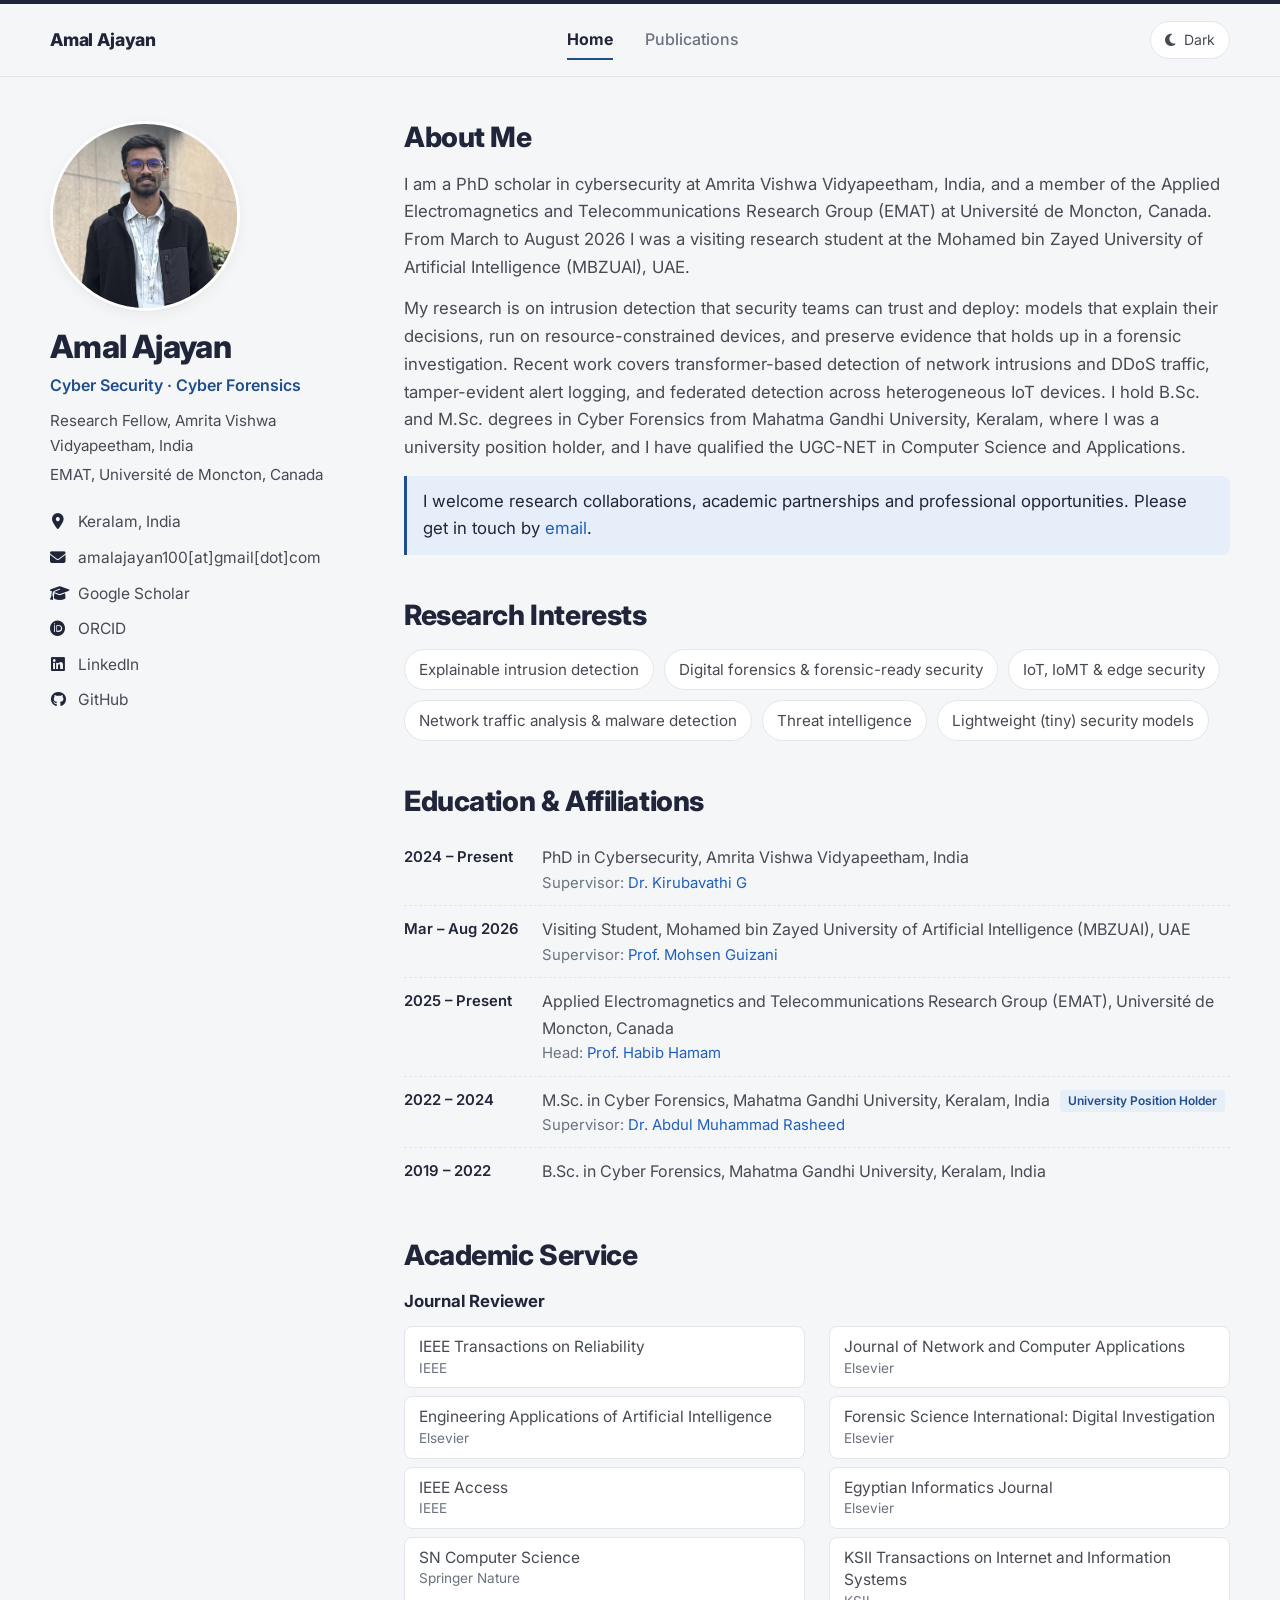
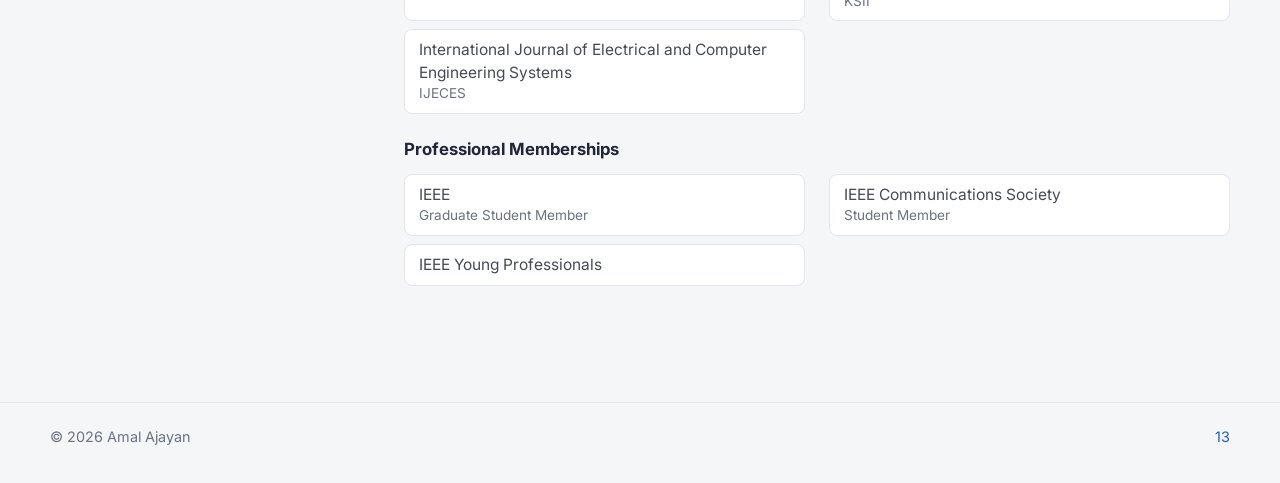
==== commit 10080752: "Update index.html" ====
--- a/docs/index.html
+++ b/docs/index.html
@@ -107,10 +107,10 @@
             <span>Applied Electromagnetics and Telecommunications Research Group (EMAT), Université de Moncton, Canada
               <span class="sub">Head: <a href="https://scholar.google.com/citations?hl=en&user=y3c3DwUAAAAJ&view_op=list_works&sortby=pubdate" target="_blank" rel="noopener noreferrer">Prof. Habib Hamam</a></span></span></li>
           <li><span class="date">2022 – 2024</span>
-            <span>M.Sc. in Cyber Forensics, Mahatma Gandhi University, Kerala, India <span class="badge">University Position Holder</span>
+            <span>M.Sc. in Cyber Forensics, Mahatma Gandhi University, Keralam, India <span class="badge">University Position Holder</span>
               <span class="sub">Supervisor: <a href="https://scholar.google.com/citations?hl=en&user=nr94x2IAAAAJ&view_op=list_works&sortby=pubdate" target="_blank" rel="noopener noreferrer">Dr. Abdul Muhammad Rasheed</a></span></span></li>
           <li><span class="date">2019 – 2022</span>
-            <span>B.Sc. in Cyber Forensics, Mahatma Gandhi University, Kerala, India</span></li>
+            <span>B.Sc. in Cyber Forensics, Mahatma Gandhi University, Keralam, India</span></li>
         </ul>
       </section>
 
